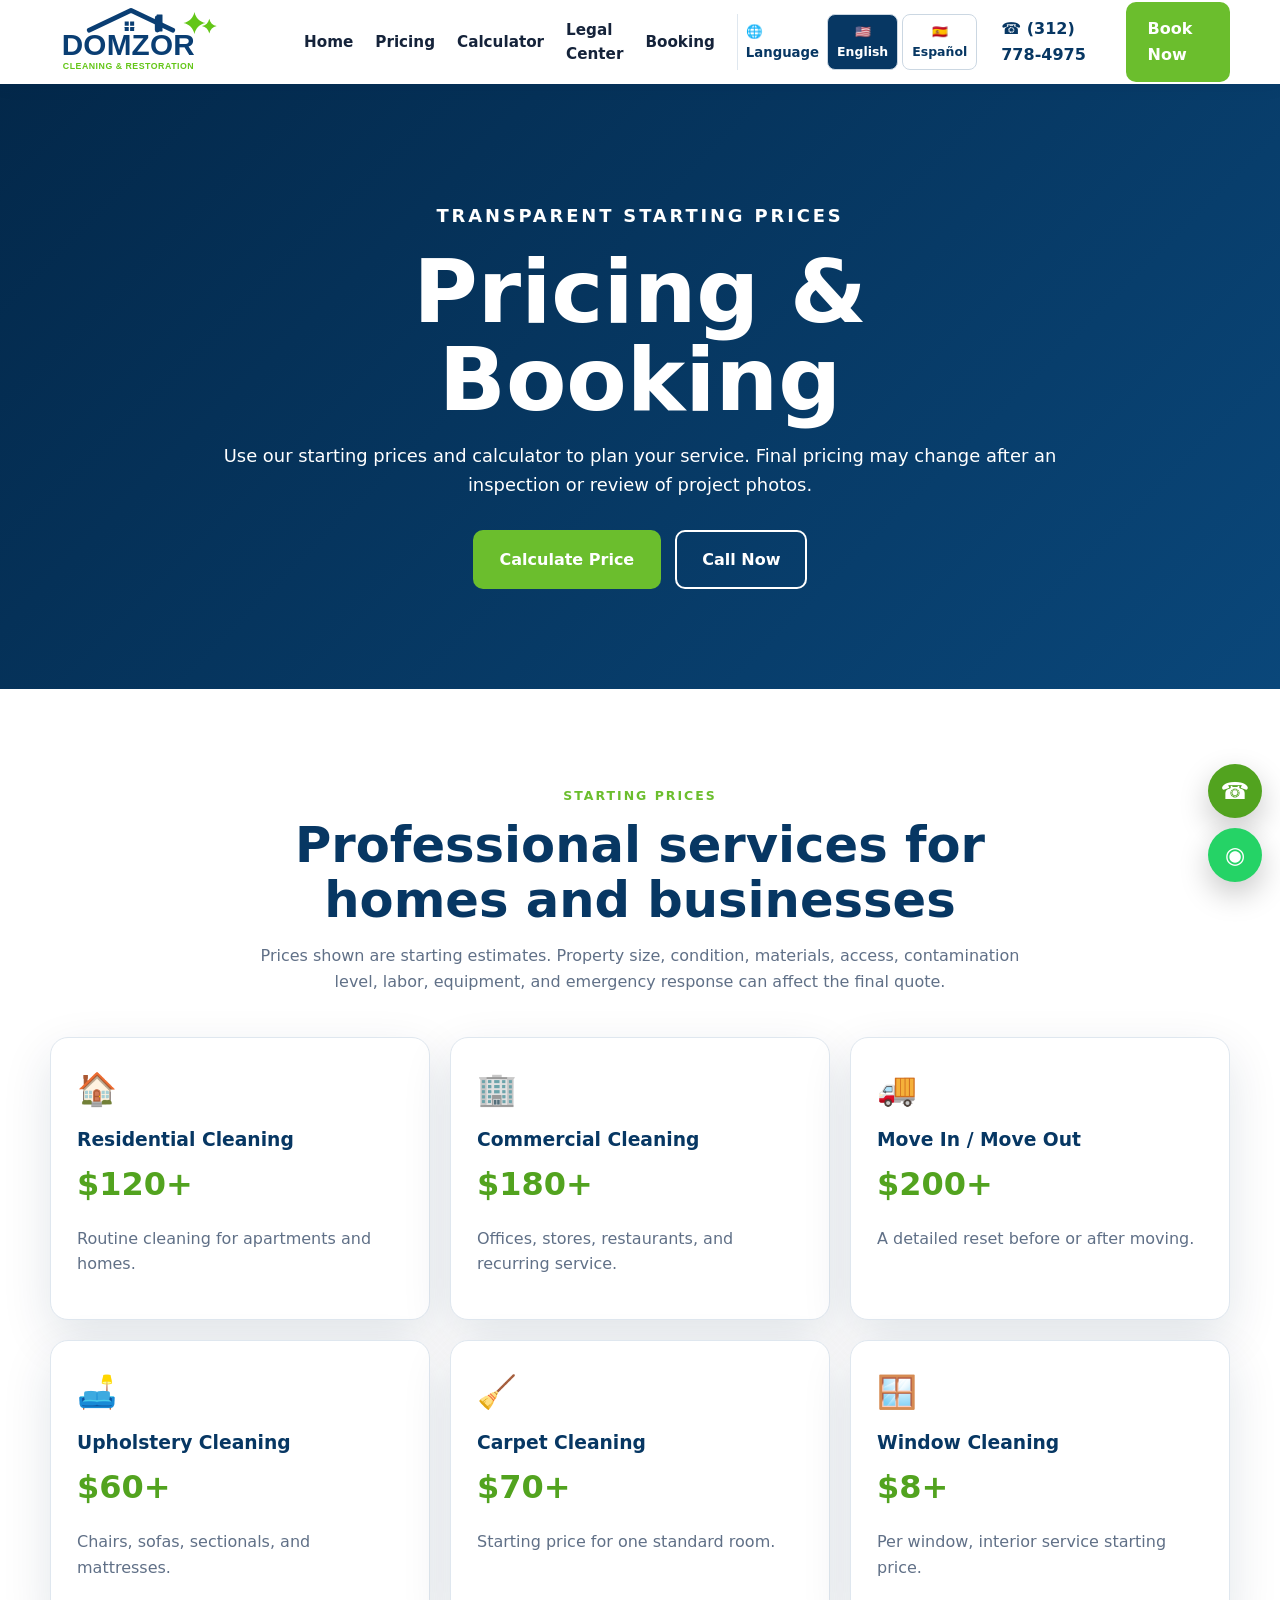
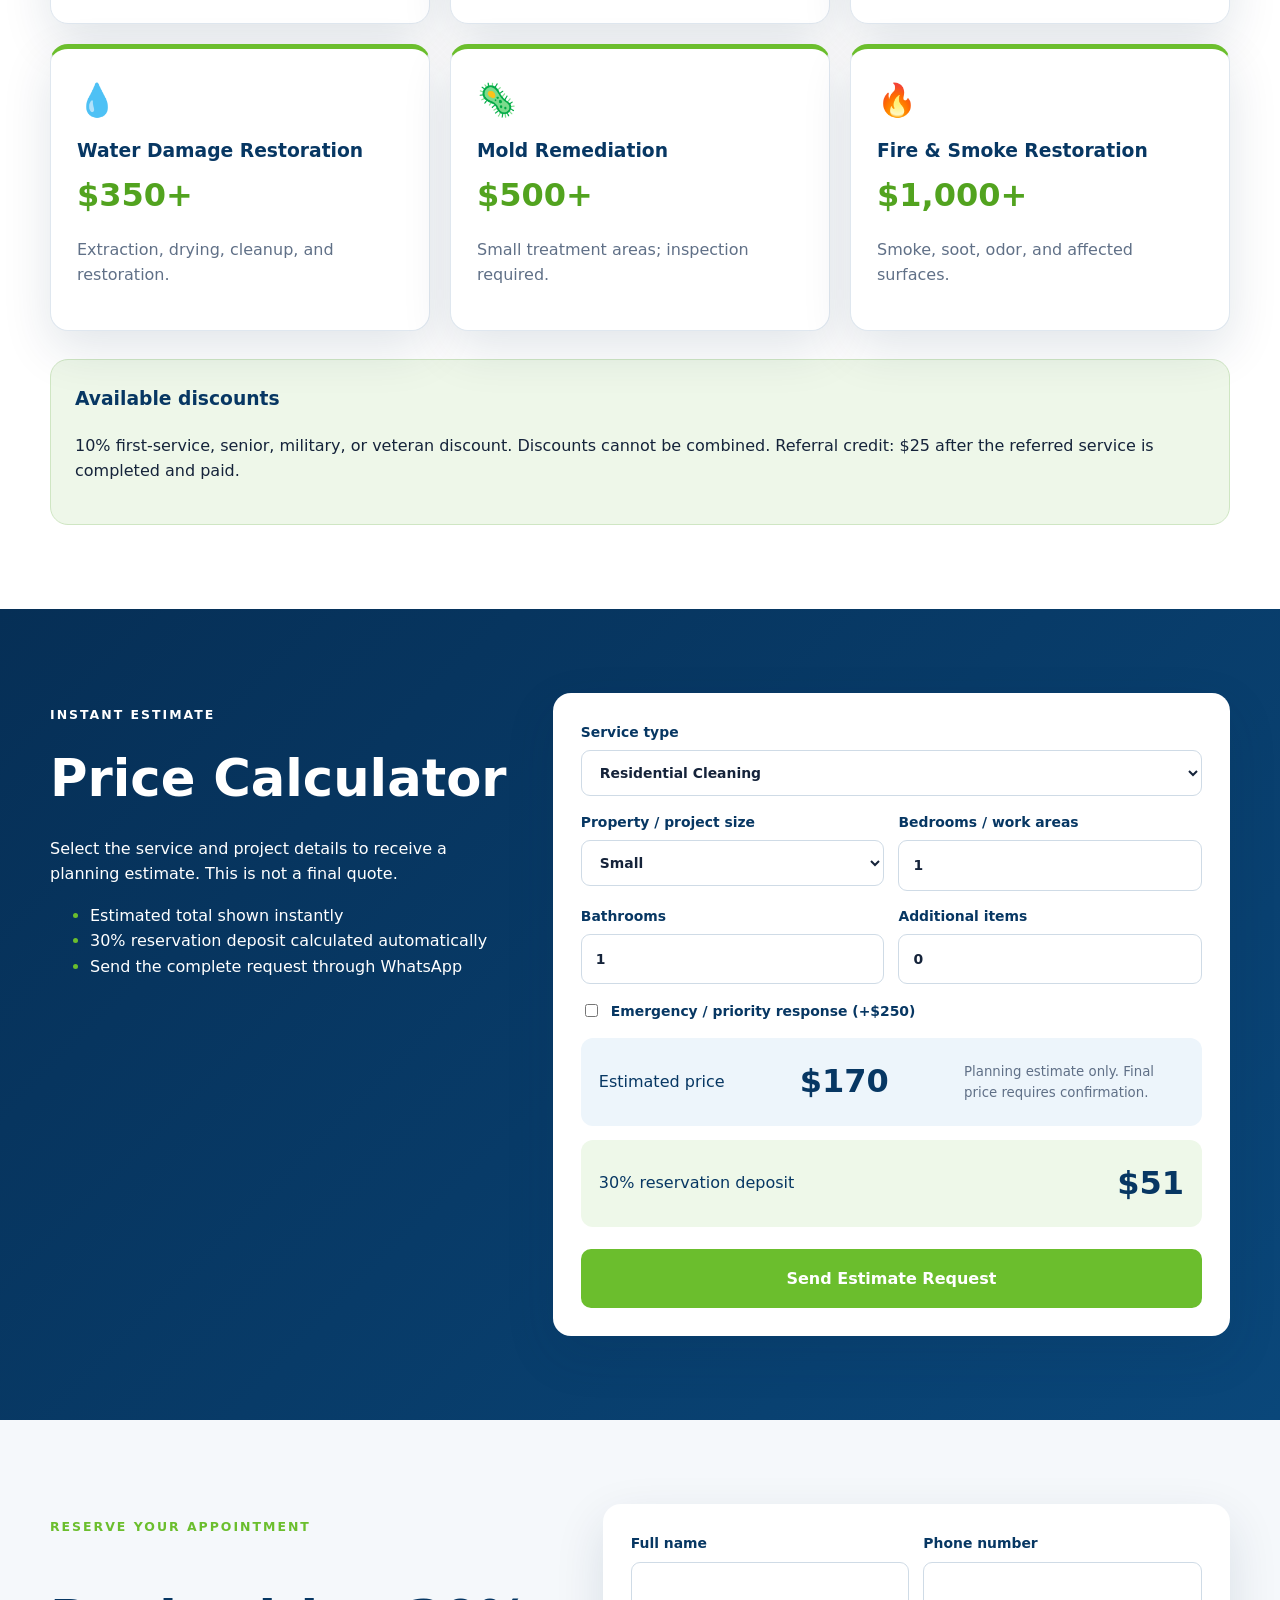
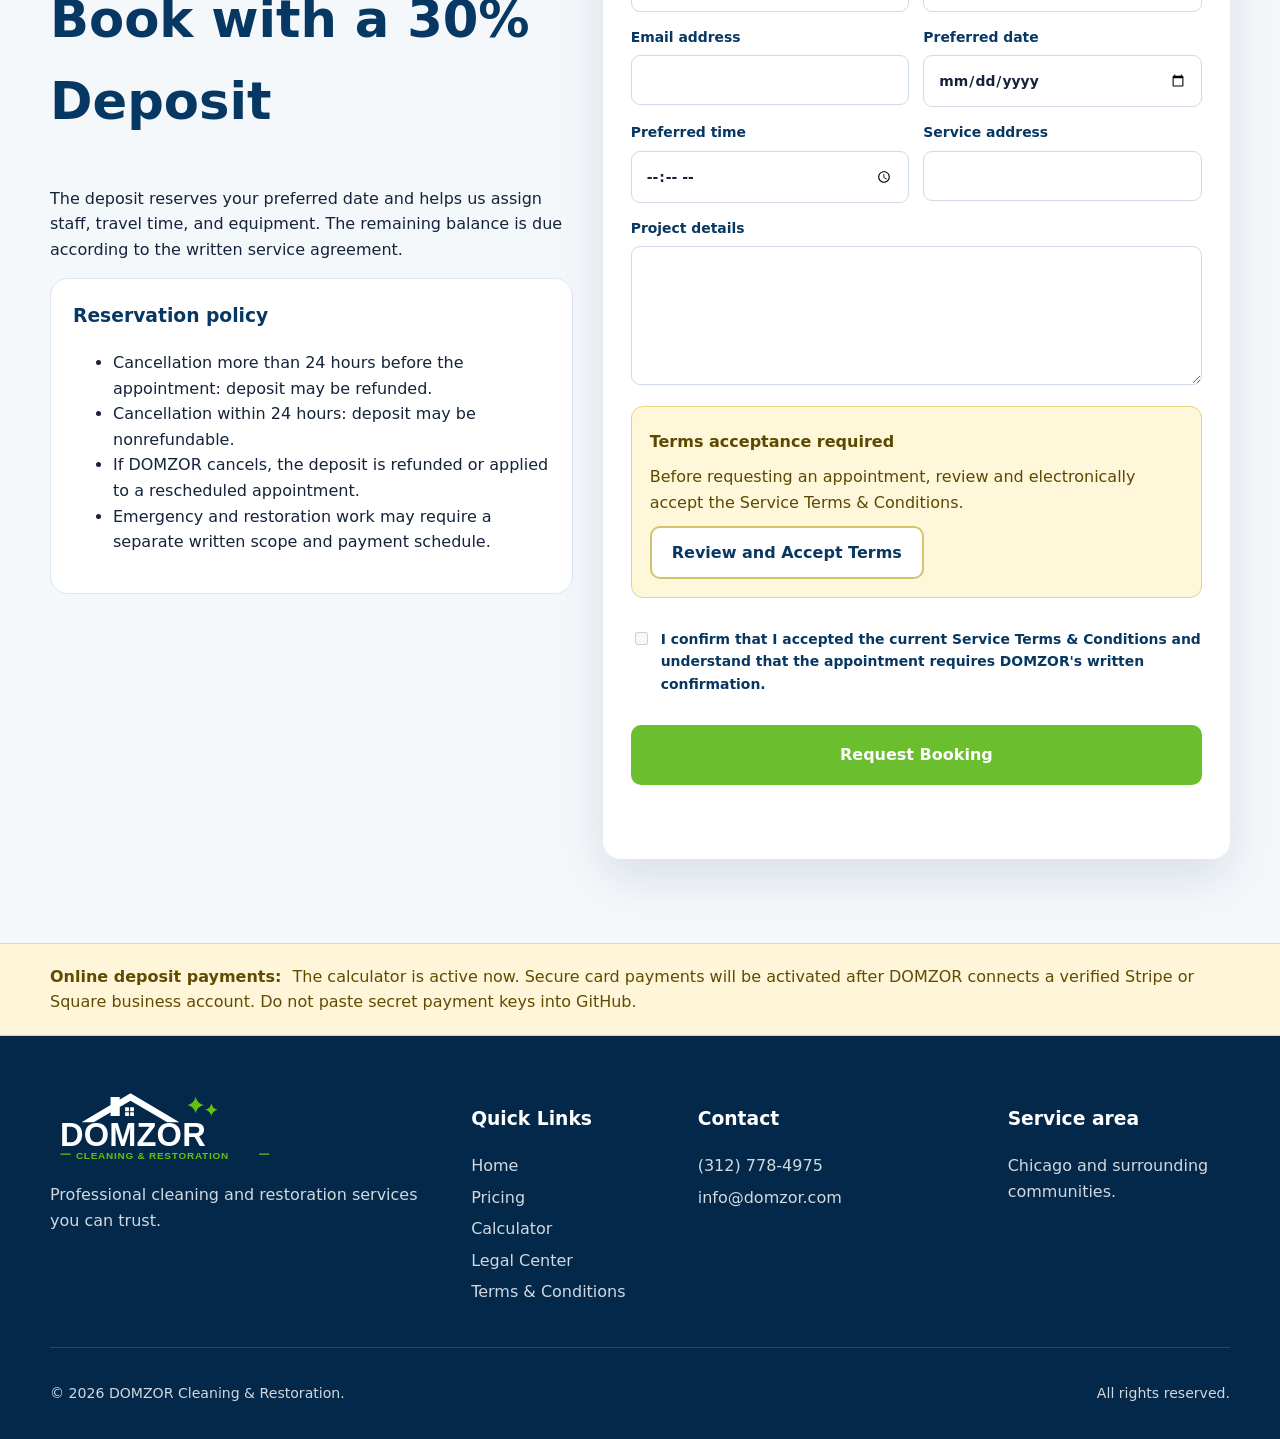
==== pricing.html @ 17ba96f6 "Add files via upload" ====
<!doctype html>
<html lang="en">
 <head>
  <meta charset="utf-8"/>
  <meta content="width=device-width, initial-scale=1" name="viewport"/>
  <title data-en="DOMZOR Pricing &amp; Booking" data-es="DOMZOR Precios &amp; Reserva">
   DOMZOR Pricing &amp; Booking
  </title>
  <meta content="View starting prices, calculate an estimated service price, and request a reservation with DOMZOR Cleaning &amp; Restoration." name="description"/>
  <meta content="#073763" name="theme-color"/>
  <link href="favicon.svg" rel="icon" type="image/svg+xml"/>
  <link href="manifest.json" rel="manifest"/>
  <link href="assets/apple-touch-icon.png" rel="apple-touch-icon"/>
  <link href="style.css" rel="stylesheet"/>
  <link href="pricing.css" rel="stylesheet"/>
  <script defer="" src="pricing.js?v=20260724-2">
  </script>
  <link href="bilingual.css" rel="stylesheet"/>
  <script defer="True" src="bilingual.js">
  </script>
 </head>
 <body>
  <header class="site-header">
   <div class="container header-inner">
    <a aria-label="DOMZOR home" class="brand" href="index.html">
     <img alt="DOMZOR Cleaning &amp; Restoration" src="domzor-logo.svg"/>
    </a>
    <button aria-controls="primary-nav" aria-expanded="false" class="menu-toggle" type="button">
     <span>
     </span>
     <span>
     </span>
     <span>
     </span>
     <span class="sr-only" data-en="Open menu" data-es="Abrir men&uacute;" data-i18n="menuOpen">
      Open menu
     </span>
    </button>
    <nav aria-label="Primary navigation" class="primary-nav" id="primary-nav">
     <a data-en="Home" data-es="Inicio" data-i18n="navHome" href="index.html">
      Home
     </a>
     <a data-en="Pricing" data-es="Precios" data-i18n="navPricing" href="#prices">
      Pricing
     </a>
     <a data-en="Calculator" data-es="Calculadora" data-i18n="navCalculator" href="#calculator">
      Calculator
     </a>
     <a data-en="Legal Center" data-es="Centro legal" href="legal-center.html">
      Legal Center
     </a>
     <a data-en="Booking" data-es="Reserva" data-i18n="navBooking" href="#booking">
      Booking
     </a>
     <div class="language-switcher">
      <span class="language-label">
       🌐
       <span data-en="Language" data-es="Idioma" data-i18n="language">
        Language
       </span>
      </span>
      <div class="language-buttons">
       <button aria-pressed="true" class="lang-btn" data-lang="en" type="button">
        🇺🇸 English
       </button>
       <button aria-pressed="false" class="lang-btn" data-lang="es" type="button">
        🇪🇸 Espa&ntilde;ol
       </button>
      </div>
     </div>
    </nav>
    <div class="header-actions">
     <a class="phone-link" href="tel:+13127784975">
      &phone; (312) 778-4975
     </a>
     <a class="btn btn-primary" data-en="Book Now" data-es="Reservar ahora" data-i18n="bookNow" href="#booking">
      Book Now
     </a>
    </div>
   </div>
  </header>
  <main>
   <section class="pricing-hero">
    <div class="container pricing-hero-inner">
     <p class="eyebrow" data-i18n="pricingEyebrow">
      Transparent starting prices
     </p>
     <h1 data-en="Pricing &amp; Booking" data-es="Precios y reservas" data-i18n="pricingTitle">
      Pricing &amp; Booking
     </h1>
     <p data-i18n="pricingIntro">
      Use our starting prices and calculator to plan your service. Final pricing may change after an inspection or review of project photos.
     </p>
     <div class="hero-cta">
      <a class="btn btn-primary btn-large" data-i18n="calculatePrice" href="#calculator">
       Calculate Price
      </a>
      <a class="btn btn-outline btn-large" data-en="Call Now" data-es="Llamar ahora" data-i18n="callNow" href="tel:+13127784975">
       Call Now
      </a>
     </div>
    </div>
   </section>
   <section class="section" id="prices">
    <div class="container">
     <div class="section-heading">
      <p class="eyebrow green" data-i18n="pricesEyebrow">
       Starting prices
      </p>
      <h2 data-i18n="pricesTitle">
       Professional services for homes and businesses
      </h2>
      <p data-i18n="pricesDisclaimer">
       Prices shown are starting estimates. Property size, condition, materials, access, contamination level, labor, equipment, and emergency response can affect the final quote.
      </p>
     </div>
     <div class="price-grid">
      <article class="price-card">
       <span>
        🏠
       </span>
       <h3 data-en="Residential Cleaning" data-es="Limpieza residencial" data-i18n="residential">
        Residential Cleaning
       </h3>
       <strong>
        $120+
       </strong>
       <p data-i18n="residentialCopy">
        Routine cleaning for apartments and homes.
       </p>
      </article>
      <article class="price-card">
       <span>
        🏢
       </span>
       <h3 data-en="Commercial Cleaning" data-es="Limpieza comercial" data-i18n="commercial">
        Commercial Cleaning
       </h3>
       <strong>
        $180+
       </strong>
       <p data-i18n="commercialCopy">
        Offices, stores, restaurants, and recurring service.
       </p>
      </article>
      <article class="price-card">
       <span>
        🚚
       </span>
       <h3 data-i18n="move">
        Move In / Move Out
       </h3>
       <strong>
        $200+
       </strong>
       <p data-i18n="moveCopy">
        A detailed reset before or after moving.
       </p>
      </article>
      <article class="price-card">
       <span>
        🛋️
       </span>
       <h3 data-i18n="upholstery">
        Upholstery Cleaning
       </h3>
       <strong>
        $60+
       </strong>
       <p data-i18n="upholsteryCopy">
        Chairs, sofas, sectionals, and mattresses.
       </p>
      </article>
      <article class="price-card">
       <span>
        🧹
       </span>
       <h3 data-i18n="carpet">
        Carpet Cleaning
       </h3>
       <strong>
        $70+
       </strong>
       <p data-i18n="carpetCopy">
        Starting price for one standard room.
       </p>
      </article>
      <article class="price-card">
       <span>
        🪟
       </span>
       <h3 data-i18n="windows">
        Window Cleaning
       </h3>
       <strong>
        $8+
       </strong>
       <p data-i18n="windowsCopy">
        Per window, interior service starting price.
       </p>
      </article>
      <article class="price-card featured">
       <span>
        💧
       </span>
       <h3 data-i18n="water">
        Water Damage Restoration
       </h3>
       <strong>
        $350+
       </strong>
       <p data-i18n="waterCopy">
        Extraction, drying, cleanup, and restoration.
       </p>
      </article>
      <article class="price-card featured">
       <span>
        🦠
       </span>
       <h3 data-en="Mold Remediation" data-es="Remediaci&oacute;n de moho" data-i18n="mold">
        Mold Remediation
       </h3>
       <strong>
        $500+
       </strong>
       <p data-i18n="moldCopy">
        Small treatment areas; inspection required.
       </p>
      </article>
      <article class="price-card featured">
       <span>
        🔥
       </span>
       <h3 data-i18n="fire">
        Fire &amp; Smoke Restoration
       </h3>
       <strong>
        $1,000+
       </strong>
       <p data-i18n="fireCopy">
        Smoke, soot, odor, and affected surfaces.
       </p>
      </article>
     </div>
     <div class="discount-box">
      <h3 data-i18n="discountTitle">
       Available discounts
      </h3>
      <p data-i18n="discountCopy">
       10% first-service, senior, military, or veteran discount. Discounts cannot be combined. Referral credit: $25 after the referred service is completed and paid.
      </p>
     </div>
    </div>
   </section>
   <section class="calculator-section" id="calculator">
    <div class="container calculator-layout">
     <div class="calculator-copy">
      <p class="eyebrow" data-i18n="calculatorEyebrow">
       Instant estimate
      </p>
      <h2 data-i18n="calculatorTitle">
       Price Calculator
      </h2>
      <p data-i18n="calculatorCopy">
       Select the service and project details to receive a planning estimate. This is not a final contract price.
      </p>
      <ul>
       <li data-i18n="calcBenefit1">
        Estimated total shown instantly
       </li>
       <li data-i18n="calcBenefit2">
        30% reservation deposit calculated automatically
       </li>
       <li data-i18n="calcBenefit3">
        Send the complete request through WhatsApp
       </li>
      </ul>
     </div>
     <form class="price-calculator" id="price-calculator">
      <label>
       <span data-i18n="serviceType">
        Service type
       </span>
       <select id="service-type" required="">
        <option data-en="Residential Cleaning" data-es="Limpieza residencial" data-i18n="residential" value="residential">
         Residential Cleaning
        </option>
        <option data-en="Commercial Cleaning" data-es="Limpieza comercial" data-i18n="commercial" value="commercial">
         Commercial Cleaning
        </option>
        <option data-i18n="move" value="move">
         Move In / Move Out
        </option>
        <option data-i18n="upholstery" value="upholstery">
         Upholstery Cleaning
        </option>
        <option data-i18n="carpet" value="carpet">
         Carpet Cleaning
        </option>
        <option data-i18n="windows" value="windows">
         Window Cleaning
        </option>
        <option data-i18n="water" value="water">
         Water Damage Restoration
        </option>
        <option data-en="Mold Remediation" data-es="Remediaci&oacute;n de moho" data-i18n="mold" value="mold">
         Mold Remediation
        </option>
        <option data-i18n="fire" value="fire">
         Fire &amp; Smoke Restoration
        </option>
       </select>
      </label>
      <div class="calculator-fields">
       <label>
        <span data-i18n="propertySize">
         Property / project size
        </span>
        <select id="property-size">
         <option data-i18n="sizeSmall" value="1">
          Small
         </option>
         <option data-i18n="sizeMedium" value="1.45">
          Medium
         </option>
         <option data-i18n="sizeLarge" value="2">
          Large
         </option>
        </select>
       </label>
       <label>
        <span data-i18n="bedrooms">
         Bedrooms / work areas
        </span>
        <input id="bedrooms" max="20" min="0" type="number" value="1"/>
       </label>
       <label>
        <span data-i18n="bathrooms">
         Bathrooms
        </span>
        <input id="bathrooms" max="20" min="0" type="number" value="1"/>
       </label>
       <label>
        <span data-i18n="extras">
         Additional items
        </span>
        <input id="extras" max="50" min="0" type="number" value="0"/>
       </label>
      </div>
      <label class="check-row">
       <input id="urgent" type="checkbox"/>
       <span data-i18n="urgent">
        Emergency / priority response
       </span>
      </label>
      <div aria-live="polite" class="estimate-result">
       <span data-i18n="estimatedPrice">
        Estimated price
       </span>
       <strong id="estimated-total">
        $120
       </strong>
       <small data-i18n="estimateNotice">
        Planning estimate only. Final price requires confirmation.
       </small>
      </div>
      <div class="deposit-result">
       <span data-i18n="depositAmount">
        30% reservation deposit
       </span>
       <strong id="deposit-total">
        $36
       </strong>
      </div>
      <a class="btn btn-primary btn-large" data-i18n="sendEstimate" href="#" id="calculator-whatsapp" rel="noopener" target="_blank">
       Send Estimate Request
      </a>
     </form>
    </div>
   </section>
   <section class="section booking-section" id="booking">
    <div class="container booking-grid">
     <div>
      <p class="eyebrow green" data-i18n="bookingEyebrow">
       Reserve your appointment
      </p>
      <h2 data-i18n="bookingTitle">
       Book with a 30% Deposit
      </h2>
      <p data-i18n="bookingCopy">
       The deposit reserves your preferred date and helps us assign staff, travel time, and equipment. The remaining balance is due according to the written service agreement.
      </p>
      <div class="policy-card">
       <h3 data-i18n="policyTitle">
        Reservation policy
       </h3>
       <ul>
        <li data-i18n="policy1">
         Cancellation more than 24 hours before the appointment: deposit may be refunded.
        </li>
        <li data-i18n="policy2">
         Cancellation within 24 hours: deposit may be nonrefundable.
        </li>
        <li data-i18n="policy3">
         If DOMZOR cancels, the deposit is refunded or applied to a rescheduled appointment.
        </li>
        <li data-i18n="policy4">
         Emergency and restoration work may require a separate written scope and payment schedule.
        </li>
       </ul>
      </div>
     </div>
     <form class="booking-form" id="booking-form">
      <label>
       <span data-i18n="fullName">
        Full name
       </span>
       <input autocomplete="name" name="name" required=""/>
      </label>
      <label>
       <span data-en="Phone number" data-es="N&uacute;mero de tel&eacute;fono" data-i18n="phone">
        Phone number
       </span>
       <input autocomplete="tel" name="phone" required="" type="tel"/>
      </label>
      <label>
       <span data-en="Email address" data-es="Correo electr&oacute;nico" data-i18n="email">
        Email address
       </span>
       <input autocomplete="email" name="email" required="" type="email"/>
      </label>
      <label>
       <span data-i18n="preferredDate">
        Preferred date
       </span>
       <input name="date" required="" type="date"/>
      </label>
      <label>
       <span data-i18n="preferredTime">
        Preferred time
       </span>
       <input name="time" required="" type="time"/>
      </label>
      <label>
       <span data-i18n="serviceAddress">
        Service address
       </span>
       <input autocomplete="street-address" name="address"/>
      </label>
      <label class="full">
       <span data-i18n="projectDetails">
        Project details
       </span>
       <textarea name="details" required="" rows="5"></textarea>
      </label>
      <div class="terms-gate full" id="terms-gate">
       <p>
        <strong data-i18n="termsRequired">
         Terms acceptance required
        </strong>
       </p>
       <p data-i18n="termsInstructions">
        Before requesting an appointment, review and electronically accept the Service Terms &amp; Conditions.
       </p>
       <a class="btn btn-secondary" data-i18n="reviewTerms" href="legal-terms.html?return=pricing.html%23booking">
        Review and Accept Terms
       </a>
       <p class="terms-accepted-message" hidden="" id="terms-accepted-message">
       </p>
      </div>
      <label class="check-row full">
       <input disabled="" id="booking-policy-consent" required="" type="checkbox"/>
       <span data-i18n="termsConfirmation">
        I confirm that I accepted the current Service Terms &amp; Conditions and understand that the appointment requires DOMZOR's written confirmation.
       </span>
      </label>
      <button class="btn btn-primary btn-large full" data-i18n="requestBooking" type="submit">
       Request Booking
      </button>
      <p aria-live="polite" class="booking-status full">
      </p>
     </form>
    </div>
   </section>
   <section class="payment-note">
    <div class="container">
     <strong data-i18n="paymentTitle">
      Online deposit payments:
     </strong>
     <span data-i18n="paymentCopy">
      The calculator is active now. Secure card payments will be activated after DOMZOR connects a verified Stripe or Square business account. Do not paste secret payment keys into GitHub.
     </span>
    </div>
   </section>
  </main>
  <footer class="site-footer">
   <div class="container footer-grid">
    <div>
     <img alt="DOMZOR" class="footer-logo" src="domzor-logo-white.svg"/>
     <p data-i18n="footerCopy">
      Professional cleaning and restoration services you can trust.
     </p>
    </div>
    <div>
     <h3 data-i18n="quickLinks">
      Quick Links
     </h3>
     <a data-en="Home" data-es="Inicio" data-i18n="navHome" href="index.html">
      Home
     </a>
     <a data-en="Pricing" data-es="Precios" data-i18n="navPricing" href="#prices">
      Pricing
     </a>
     <a data-en="Calculator" data-es="Calculadora" data-i18n="navCalculator" href="#calculator">
      Calculator
     </a>
     <a data-en="Legal Center" data-es="Centro legal" href="legal-center.html">
      Legal Center
     </a>
     <a href="legal-terms.html">
      Terms &amp; Conditions
     </a>
    </div>
    <div>
     <h3 data-en="Contact" data-es="Contacto" data-i18n="contact">
      Contact
     </h3>
     <a href="tel:+13127784975">
      (312) 778-4975
     </a>
     <a href="mailto:info@domzor.com">
      info@domzor.com
     </a>
    </div>
    <div>
     <h3 data-i18n="serviceArea">
      Service Area
     </h3>
     <p data-i18n="serviceAreaCopy">
      Chicago and surrounding communities.
     </p>
    </div>
   </div>
   <div class="container footer-bottom">
    <p>
     &copy;
     <span id="year">
     </span>
     <span data-en="DOMZOR Cleaning &amp; Restoration." data-es="DOMZOR Limpieza y Restauraci&oacute;n.">
      DOMZOR Cleaning &amp; Restoration.
     </span>
    </p>
    <p data-i18n="rights">
     All rights reserved.
    </p>
   </div>
  </footer>
  <div class="floating-actions">
   <a aria-label="Call DOMZOR" class="floating-call" href="tel:+13127784975">
    &phone;
   </a>
   <a aria-label="WhatsApp" class="floating-whatsapp" href="https://wa.me/13127784975" rel="noopener" target="_blank">
    ◉
   </a>
  </div>
 </body>
</html>
---- style.css ----
:root {
  --navy:#073763; --navy-dark:#03284a; --green:#6bbe2d; --green-dark:#52a31f;
  --ink:#15233a; --muted:#607087; --light:#f5f8fb; --white:#fff;
  --border:#dfe7ef; --shadow:0 18px 50px rgba(4,40,74,.12);
  --radius:18px; --container:1180px;
}
*{box-sizing:border-box} html{scroll-behavior:smooth} body{margin:0;color:var(--ink);font-family:Inter,ui-sans-serif,system-ui,-apple-system,BlinkMacSystemFont,"Segoe UI",sans-serif;line-height:1.6;background:#fff}
img{max-width:100%;display:block} a{color:inherit} button,input,select,textarea{font:inherit}
.container{width:min(calc(100% - 32px),var(--container));margin-inline:auto}
.sr-only{position:absolute;width:1px;height:1px;padding:0;margin:-1px;overflow:hidden;clip:rect(0,0,0,0);white-space:nowrap;border:0}
.skip-link{position:fixed;left:12px;top:-100px;background:var(--navy);color:#fff;padding:10px 16px;z-index:2000;border-radius:8px}.skip-link:focus{top:12px}
.site-header{position:sticky;top:0;z-index:1000;background:rgba(255,255,255,.96);backdrop-filter:blur(14px);box-shadow:0 2px 16px rgba(3,40,74,.08)}
.header-inner{min-height:84px;display:flex;align-items:center;gap:24px}.brand{flex:0 0 230px}.brand img{width:225px}
.primary-nav{display:flex;align-items:center;gap:22px;margin-left:auto}.primary-nav>a{text-decoration:none;font-weight:700;font-size:.95rem}
.header-actions{display:flex;align-items:center;gap:14px}.phone-link{text-decoration:none;font-weight:800;color:var(--navy)}
.menu-toggle{display:none;width:46px;height:46px;border:0;background:transparent;padding:9px;cursor:pointer}.menu-toggle span:not(.sr-only){display:block;height:3px;background:var(--navy);margin:5px 0;border-radius:10px}
.language-switcher{display:flex;align-items:center;gap:8px;padding-left:8px;border-left:1px solid var(--border)}
.language-label{font-weight:800;font-size:.83rem;color:var(--navy)}.language-buttons{display:flex;gap:4px}.lang-btn{border:1px solid var(--border);background:#fff;color:var(--navy);padding:7px 9px;border-radius:8px;font-weight:800;cursor:pointer;font-size:.78rem}.lang-btn[aria-pressed="true"]{background:var(--navy);color:#fff;border-color:var(--navy)}
.btn{display:inline-flex;align-items:center;justify-content:center;border-radius:10px;padding:12px 20px;text-decoration:none;font-weight:900;border:2px solid transparent;cursor:pointer}.btn-primary{background:var(--green);color:#fff}.btn-primary:hover{background:var(--green-dark)}.btn-outline{border-color:#fff;color:#fff;background:transparent}.btn-large{padding:15px 25px}
.hero{position:relative;min-height:690px;display:flex;align-items:center;color:#fff;background-image:url("hero-worker.jpg");background-size:cover;background-position:center}.hero-overlay{position:absolute;inset:0;background:linear-gradient(90deg,rgba(3,40,74,.94) 0%,rgba(3,40,74,.72) 48%,rgba(3,40,74,.2) 100%)}.hero-content{position:relative;padding-block:90px;max-width:760px;margin-left:max(16px,calc((100vw - var(--container))/2))}.hero-logo{width:330px;margin-bottom:22px}.eyebrow{text-transform:uppercase;letter-spacing:.16em;font-weight:900;font-size:.78rem}.eyebrow.green{color:var(--green)}.hero h1{font-size:clamp(2.7rem,6vw,5.3rem);line-height:1.03;margin:12px 0 20px}.hero-copy{font-size:1.25rem;max-width:650px}.hero-cta{display:flex;gap:14px;flex-wrap:wrap;margin-top:30px}.trust-row{display:flex;gap:24px;flex-wrap:wrap;margin-top:28px;font-weight:800}.trust-row span:before{content:"✓";color:var(--green);margin-right:8px}
.section{padding:84px 0}.section-heading{text-align:center;max-width:760px;margin:0 auto 42px}.section-heading h2{font-size:clamp(2rem,4vw,3.1rem);line-height:1.1;color:var(--navy);margin:8px 0 14px}.section-heading p{color:var(--muted)}
.service-grid,.gallery-grid,.testimonial-grid{display:grid;grid-template-columns:repeat(3,1fr);gap:22px}.service-card{padding:28px;border:1px solid var(--border);border-radius:var(--radius);box-shadow:var(--shadow);background:#fff}.service-icon{font-size:2rem;color:var(--green)}.service-card h3{color:var(--navy)}
.why{padding:84px 0;background:linear-gradient(135deg,#042e52,#073f6e);color:#fff}.section-heading.light h2,.section-heading.light p{color:#fff}.benefit-grid{display:grid;grid-template-columns:repeat(3,1fr);gap:18px}.benefit-grid article{padding:22px;border-radius:14px;background:rgba(255,255,255,.08)}.benefit-grid span{color:var(--green);font-weight:900;font-size:1.4rem}.benefit-grid h3{margin:8px 0}
.gallery{background:var(--light)}.gallery-card{margin:0;border-radius:var(--radius);overflow:hidden;background:#fff;box-shadow:var(--shadow)}.gallery-card img{width:100%;height:260px;object-fit:cover}.gallery-card figcaption{padding:16px;font-weight:800;color:var(--navy)}
.testimonial-grid blockquote{margin:0;padding:26px;border:1px solid var(--border);border-radius:var(--radius);box-shadow:var(--shadow)}.stars{color:#f5b400}.testimonial-grid footer{color:var(--muted);font-weight:800}
.estimate{padding:84px 0;background:linear-gradient(135deg,#062f56,#0a477a)}.estimate-grid{display:grid;grid-template-columns:.85fr 1.45fr .85fr;gap:22px;align-items:stretch}.estimate-copy{color:#fff;padding:28px 8px}.estimate-copy h2{color:#fff}.estimate-copy li::marker{color:var(--green)}.estimate-form,.contact-card{padding:28px;background:#fff;border-radius:var(--radius);box-shadow:var(--shadow)}.form-grid{display:grid;grid-template-columns:1fr 1fr;gap:14px}.form-grid label{color:var(--navy);font-size:.83rem;font-weight:800}.form-grid input,.form-grid select,.form-grid textarea{width:100%;margin-top:6px;padding:13px 14px;border:1px solid #cfdbe6;border-radius:9px;color:var(--ink);background:#fff}.form-grid .full{grid-column:1/-1}.estimate-form .btn{width:100%;margin-top:16px}.form-status{margin:12px 0 0;color:var(--navy);font-weight:700;text-align:center}.contact-card h3{margin-top:0;color:var(--navy)}.contact-card a{color:var(--navy)}.map-placeholder{min-height:170px;margin-top:20px;display:grid;place-items:center;border-radius:13px;color:var(--navy);font-weight:900;background:radial-gradient(circle at 50% 50%,rgba(107,190,45,.35),transparent 22%),repeating-linear-gradient(45deg,#eaf1f6,#eaf1f6 18px,#dfe9f1 18px,#dfe9f1 36px)}
.site-footer{padding:50px 0 20px;color:rgba(255,255,255,.82);background:#03284a}.footer-grid{display:grid;grid-template-columns:1.4fr .7fr 1fr .8fr;gap:32px}.footer-logo{width:230px}.site-footer h3{color:#fff}.site-footer a{display:block;text-decoration:none;margin:6px 0}.footer-bottom{margin-top:36px;padding-top:20px;border-top:1px solid rgba(255,255,255,.14);display:flex;justify-content:space-between;gap:20px;font-size:.88rem}
.floating-actions{position:fixed;right:18px;bottom:18px;z-index:1000;display:grid;gap:10px}.floating-actions a{width:54px;height:54px;display:grid;place-items:center;border-radius:50%;color:#fff;text-decoration:none;font-size:1.45rem;font-weight:900;box-shadow:0 12px 30px rgba(0,0,0,.22)}.floating-call{background:var(--green-dark)}.floating-whatsapp{background:#25d366}
@media(max-width:1100px){.menu-toggle{display:block;margin-left:auto}.primary-nav{position:absolute;left:16px;right:16px;top:calc(100% + 8px);display:none;flex-direction:column;align-items:stretch;padding:18px;background:#fff;border-radius:14px;box-shadow:var(--shadow)}.primary-nav.open{display:flex}.language-switcher{border-left:0;border-top:1px solid var(--border);padding:14px 0 0;display:block}.language-buttons{margin-top:8px}.header-actions .phone-link{display:none}.benefit-grid{grid-template-columns:repeat(2,1fr)}.estimate-grid{grid-template-columns:1fr 1.5fr}.contact-card{grid-column:1/-1}}
@media(max-width:760px){.header-inner{min-height:72px}.brand{flex-basis:180px}.brand img{width:175px}.header-actions .btn{display:none}.hero{min-height:640px;background-position:64% center}.hero-content{padding-block:82px;margin-left:auto}.hero-logo{width:280px}.service-grid,.gallery-grid,.testimonial-grid{grid-template-columns:1fr}.benefit-grid,.estimate-grid,.form-grid,.footer-grid{grid-template-columns:1fr}.form-grid .full{grid-column:auto}.footer-bottom{flex-direction:column}.gallery-card img{height:230px}}
@media(max-width:480px){.hero-cta{flex-direction:column}.hero-cta .btn{width:100%}.trust-row{display:grid;gap:8px}.benefit-grid{grid-template-columns:1fr}.floating-actions a{width:48px;height:48px}}
---- pricing.css ----
.pricing-hero{padding:100px 0;background:linear-gradient(135deg,#03284a,#0a477a);color:#fff}
.pricing-hero-inner{max-width:850px;text-align:center}.pricing-hero h1{font-size:clamp(2.8rem,7vw,5.5rem);line-height:1;margin:12px 0}.pricing-hero p{font-size:1.12rem}.pricing-hero .hero-cta{justify-content:center}
.btn-light{background:#fff;color:var(--navy)}.btn-light:hover{background:#edf4f8}
.price-grid{display:grid;grid-template-columns:repeat(3,1fr);gap:20px}.price-card{padding:26px;border:1px solid var(--border);border-radius:var(--radius);background:#fff;box-shadow:var(--shadow)}.price-card>span{font-size:2rem}.price-card h3{color:var(--navy);margin:10px 0 4px}.price-card strong{display:block;color:var(--green-dark);font-size:2rem;margin:4px 0}.price-card p{color:var(--muted)}.price-card.featured{border-top:5px solid var(--green)}
.discount-box{margin-top:28px;padding:24px;border-radius:var(--radius);background:#eef7e9;border:1px solid #cfe6c3}.discount-box h3{color:var(--navy);margin-top:0}
.calculator-section{padding:84px 0;background:linear-gradient(135deg,#062f56,#0a477a);color:#fff}.calculator-layout{display:grid;grid-template-columns:.9fr 1.3fr;gap:34px;align-items:start}.calculator-copy h2{font-size:clamp(2.2rem,4vw,3.5rem);margin:8px 0}.calculator-copy li::marker{color:var(--green)}
.price-calculator,.booking-form{padding:28px;background:#fff;border-radius:var(--radius);box-shadow:var(--shadow);color:var(--ink)}.price-calculator label,.booking-form label{display:block;color:var(--navy);font-weight:800;font-size:.87rem}.price-calculator input,.price-calculator select,.booking-form input,.booking-form textarea{width:100%;margin-top:7px;padding:13px 14px;border:1px solid #cfdbe6;border-radius:9px;background:#fff;color:var(--ink)}.calculator-fields{display:grid;grid-template-columns:1fr 1fr;gap:14px;margin:15px 0}.check-row{display:flex!important;align-items:flex-start;gap:10px;margin:16px 0}.check-row input{width:auto!important;margin-top:4px!important}
.estimate-result,.deposit-result{display:flex;justify-content:space-between;align-items:center;gap:16px;padding:18px;border-radius:12px;margin:14px 0}.estimate-result{background:#edf5fb;color:var(--navy)}.deposit-result{background:#eef8e9;color:var(--navy)}.estimate-result strong,.deposit-result strong{font-size:2rem}.estimate-result small{display:block;max-width:220px;color:var(--muted)}
.price-calculator .btn{width:100%;margin-top:8px}
.booking-section{background:var(--light)}.booking-grid{display:grid;grid-template-columns:1fr 1.2fr;gap:30px;align-items:start}.booking-grid h2{color:var(--navy);font-size:clamp(2.2rem,4vw,3.5rem)}.policy-card{padding:22px;border-radius:var(--radius);background:#fff;border:1px solid var(--border)}.policy-card h3{color:var(--navy);margin-top:0}.booking-form{display:grid;grid-template-columns:1fr 1fr;gap:14px}.booking-form .full{grid-column:1/-1}.booking-status{color:var(--navy);font-weight:800}
.payment-note{padding:20px 0;background:#fff6d9;color:#604b00;border-top:1px solid #ead78b;border-bottom:1px solid #ead78b}.payment-note strong{margin-right:6px}
@media(max-width:900px){.price-grid{grid-template-columns:repeat(2,1fr)}.calculator-layout,.booking-grid{grid-template-columns:1fr}}
@media(max-width:620px){.price-grid,.calculator-fields,.booking-form{grid-template-columns:1fr}.booking-form .full{grid-column:auto}.estimate-result,.deposit-result{align-items:flex-start;flex-direction:column}.pricing-hero{padding:72px 0}}

.terms-gate{padding:18px;border-radius:12px;background:#fff7d9;border:1px solid #e7d47d;color:#5c4900}.terms-gate p{margin:4px 0 10px}.terms-gate .btn-secondary{background:#fff;color:var(--navy);border-color:#d4c36d}.terms-accepted-message{color:#1d6f28;font-weight:800}
---- bilingual.css ----
.global-language-switcher{display:flex;gap:6px;align-items:center;margin-left:auto}
.global-language-switcher .lang-btn,.lang-btn[data-lang]{border:1px solid #cbd7e2;border-radius:8px;padding:7px 9px;background:#fff;color:#073763;font-weight:800;cursor:pointer}
.global-language-switcher .lang-btn.active,.lang-btn[data-lang].active{background:#073763;color:#fff}
@media(max-width:700px){.global-language-switcher{margin-left:8px}.global-language-switcher .lang-btn{padding:6px 8px;font-size:.78rem}}
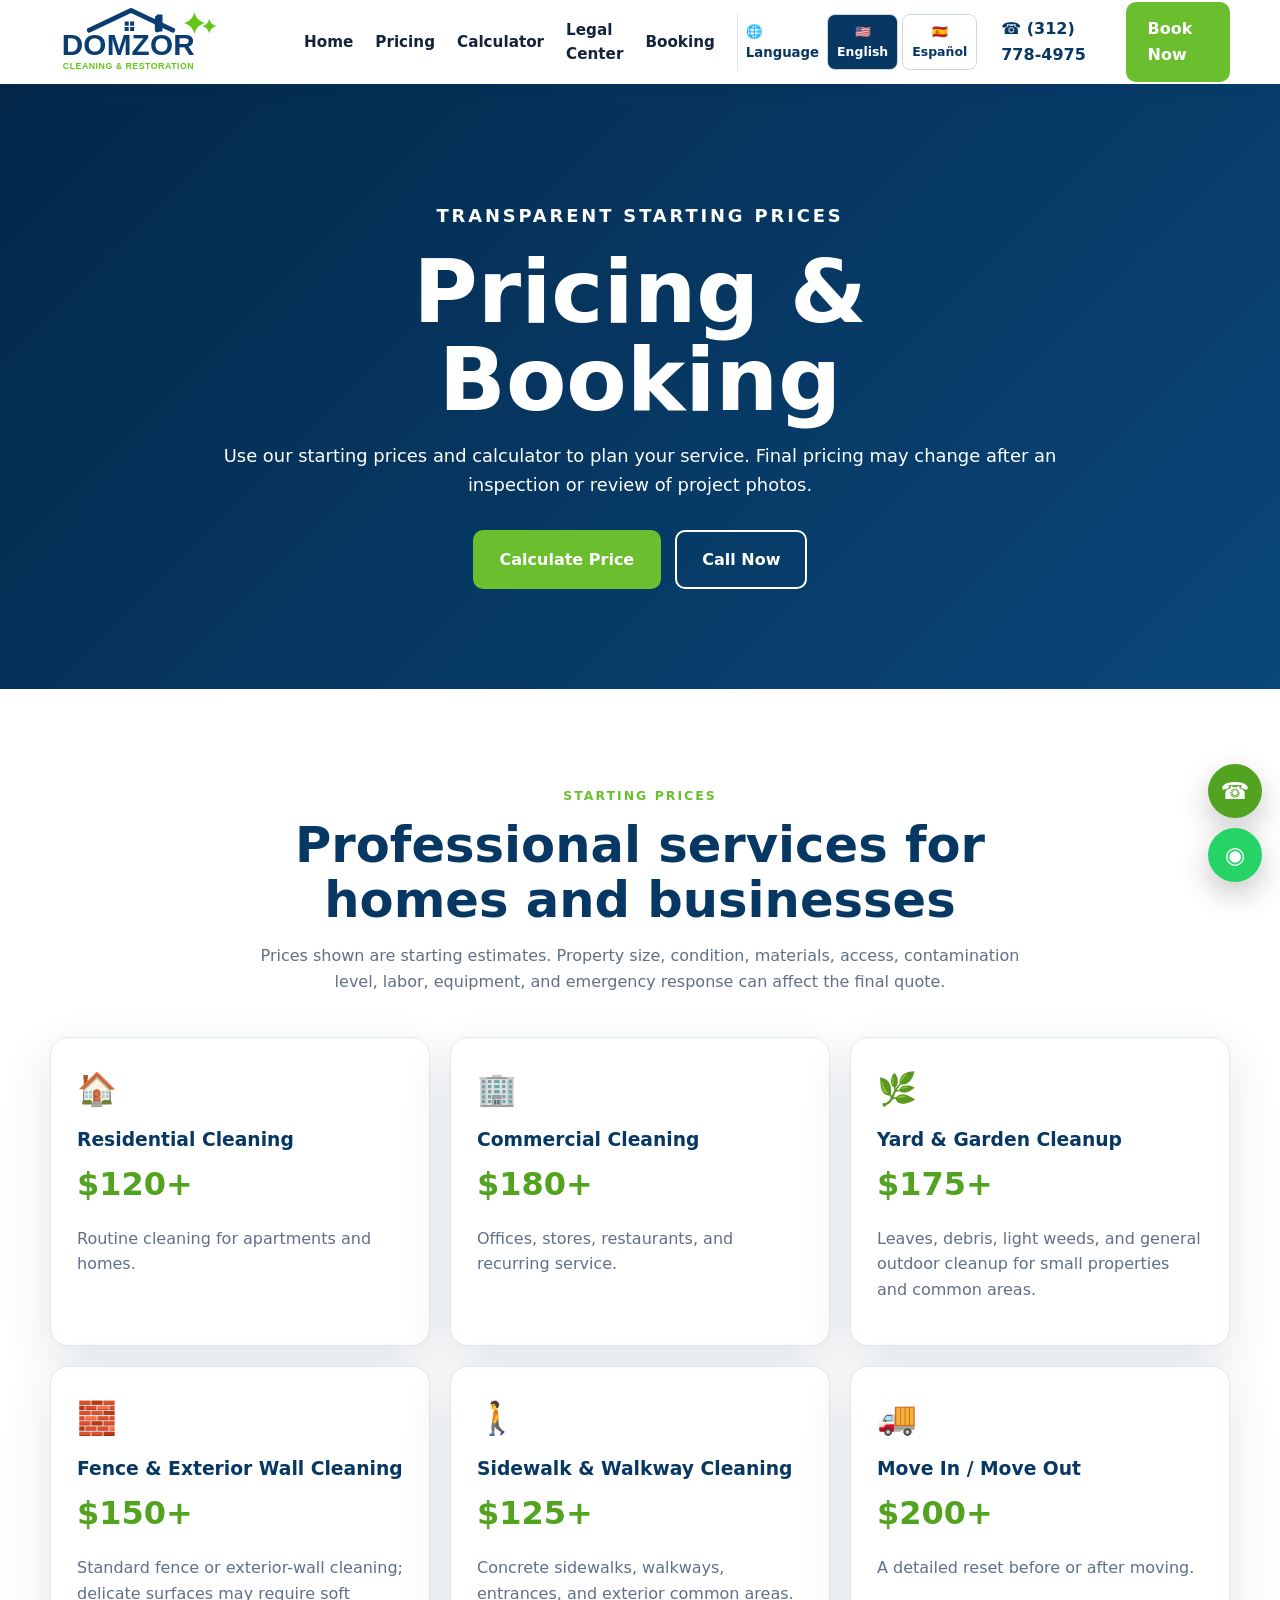
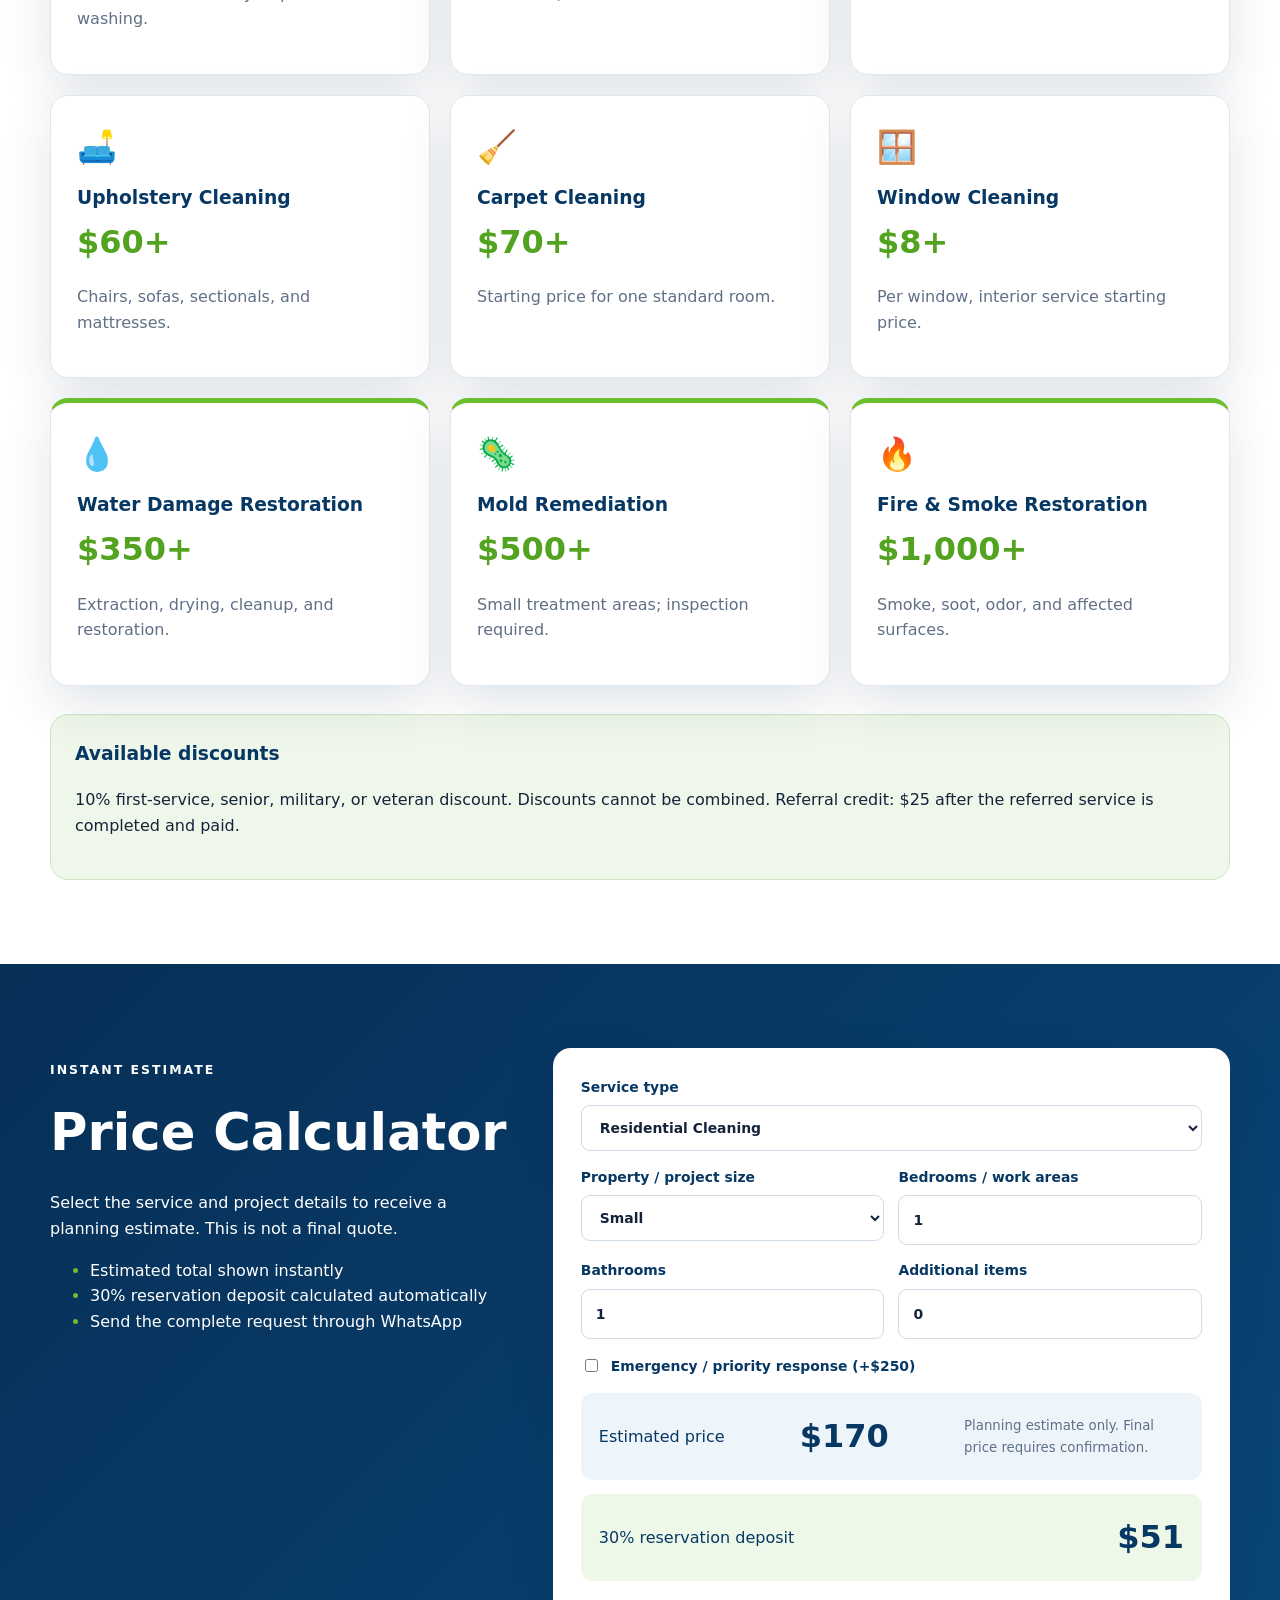
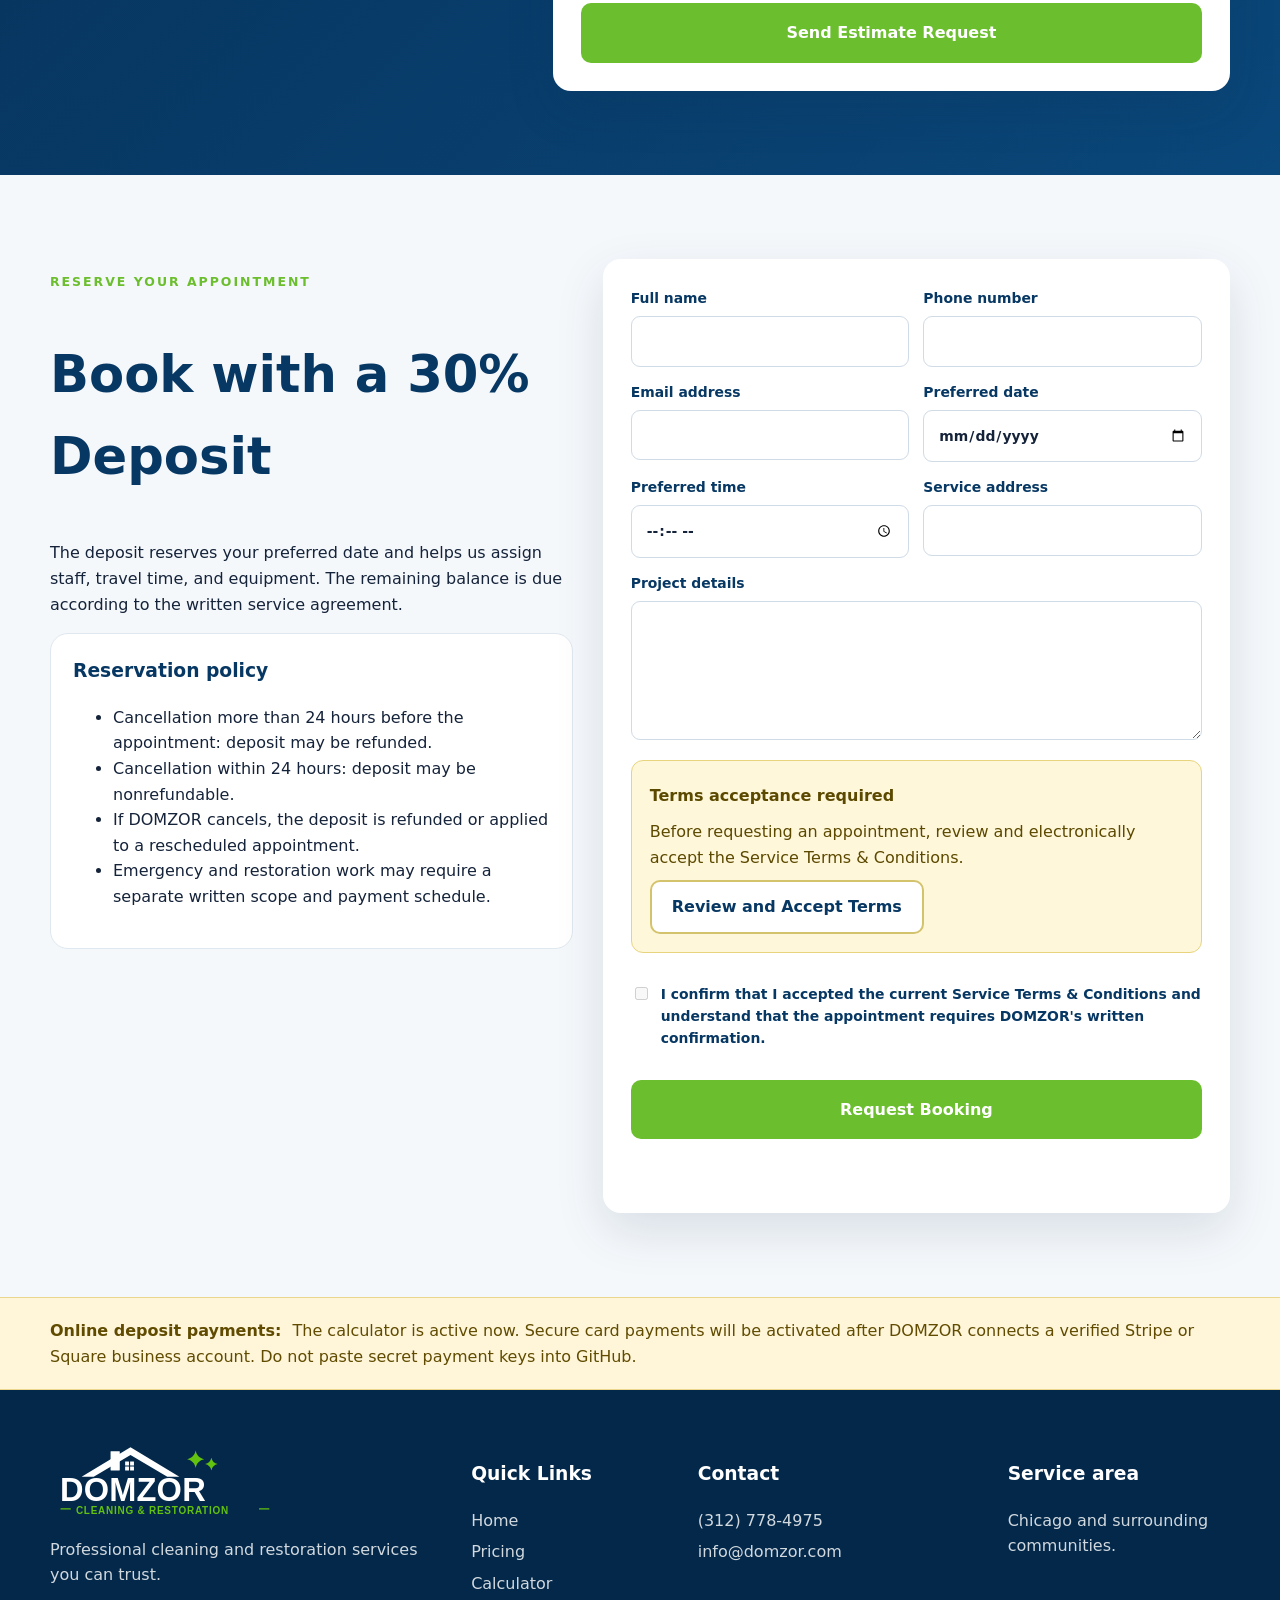
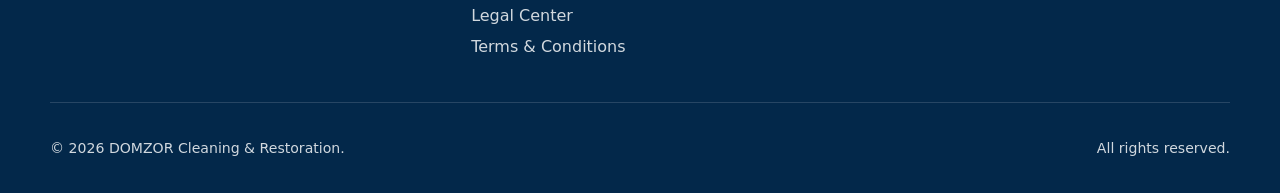
==== commit 0446f6d6: "Add files via upload" ====
--- a/pricing.html
+++ b/pricing.html
@@ -145,6 +145,48 @@
       </article>
       <article class="price-card">
        <span>
+        🌿
+       </span>
+       <h3 data-en="Yard &amp; Garden Cleanup" data-es="Limpieza de jardines y patios" data-i18n="yardGarden">
+        Yard &amp; Garden Cleanup
+       </h3>
+       <strong>
+        $175+
+       </strong>
+       <p data-i18n="yardGardenCopy">
+        Leaves, debris, light weeds, and general outdoor cleanup for small properties and common areas.
+       </p>
+      </article>
+      <article class="price-card">
+       <span>
+        🧱
+       </span>
+       <h3 data-en="Fence &amp; Exterior Wall Cleaning" data-es="Limpieza de bardas y paredes exteriores" data-i18n="fenceExterior">
+        Fence &amp; Exterior Wall Cleaning
+       </h3>
+       <strong>
+        $150+
+       </strong>
+       <p data-i18n="fenceExteriorCopy">
+        Standard fence or exterior-wall cleaning; delicate surfaces may require soft washing.
+       </p>
+      </article>
+      <article class="price-card">
+       <span>
+        🚶
+       </span>
+       <h3 data-en="Sidewalk &amp; Walkway Cleaning" data-es="Limpieza de veredas y caminos" data-i18n="sidewalkWalkway">
+        Sidewalk &amp; Walkway Cleaning
+       </h3>
+       <strong>
+        $125+
+       </strong>
+       <p data-i18n="sidewalkWalkwayCopy">
+        Concrete sidewalks, walkways, entrances, and exterior common areas.
+       </p>
+      </article>
+      <article class="price-card">
+       <span>
         🚚
        </span>
        <h3 data-i18n="move">
@@ -287,6 +329,15 @@
         </option>
         <option data-en="Commercial Cleaning" data-es="Limpieza comercial" data-i18n="commercial" value="commercial">
          Commercial Cleaning
+        </option>
+        <option data-en="Yard &amp; Garden Cleanup" data-es="Limpieza de jardines y patios" data-i18n="yardGarden" value="yardGarden">
+         Yard &amp; Garden Cleanup
+        </option>
+        <option data-en="Fence &amp; Exterior Wall Cleaning" data-es="Limpieza de bardas y paredes exteriores" data-i18n="fenceExterior" value="fenceExterior">
+         Fence &amp; Exterior Wall Cleaning
+        </option>
+        <option data-en="Sidewalk &amp; Walkway Cleaning" data-es="Limpieza de veredas y caminos" data-i18n="sidewalkWalkway" value="sidewalkWalkway">
+         Sidewalk &amp; Walkway Cleaning
         </option>
         <option data-i18n="move" value="move">
          Move In / Move Out
